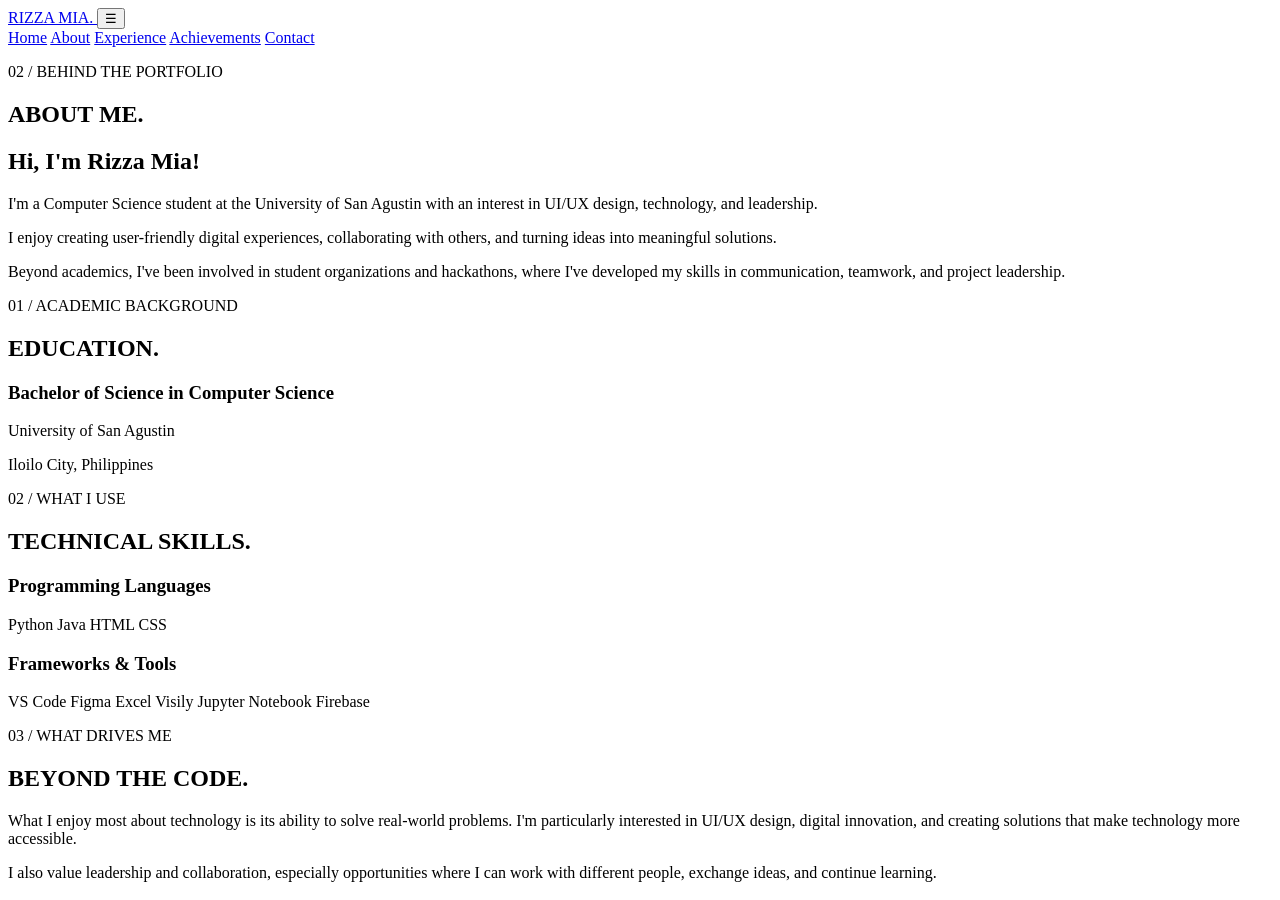
==== about.html @ 97ec7940 "Add files via upload" ====
<!DOCTYPE html>
<html lang="en">
<head>
  <meta charset="UTF-8">
  <meta name="viewport"
        content="width=device-width, initial-scale=1.0">

  <title>About Me | Rizza Mia</title>
  <link rel="stylesheet" href="style.css">
</head>
<body>

  <header>
    
<nav class="navbar">

  <a href="index.html" class="logo">
    RIZZA MIA.
  </a>

  <button
    class="menu-toggle"
    type="button"
    aria-label="Open navigation menu"
    aria-expanded="false"
    aria-controls="nav-links"
  >
    ☰
  </button>

  <div class="nav-links" id="nav-links">
    <a href="index.html">Home</a>
    <a href="about.html">About</a>
    <a href="experience.html">Experience</a>
    <a href="achievements.html">Achievements</a>
    <a href="contact.html">Contact</a>
  </div>

</nav>

  </header>


<main class="about-container">

  <!-- ABOUT INTRODUCTION -->
  <section class="about-intro">

    <p class="eyebrow">02 / BEHIND THE PORTFOLIO</p>

    <h1>ABOUT ME.</h1>

    <div class="about-intro-grid">

      <div class="about-text">
        <h2>Hi, I'm Rizza Mia!</h2>

        <p>
          I'm a Computer Science student at the
          University of San Agustin with an interest
          in UI/UX design, technology, and leadership.
        </p>

        <p>
          I enjoy creating user-friendly digital
          experiences, collaborating with others,
          and turning ideas into meaningful solutions.
        </p>

        <p>
          Beyond academics, I've been involved in
          student organizations and hackathons,
          where I've developed my skills in
          communication, teamwork, and project
          leadership.
        </p>
      </div>

      <!-- <div class="about-photo">
        <img
          src="images/profile.jpg"
          alt="Portrait of Rizza Mia"
        >
      </div> 
    -->
    </div>
  </section>

  <!-- INFORMATION GRID -->
  <section class="about-bento">

    <!-- EDUCATION -->
    <article class="about-card">
      <p class="card-label">01 / ACADEMIC BACKGROUND</p>
      <h2>EDUCATION.</h2>

      <h3>Bachelor of Science in Computer Science</h3>
      <p>University of San Agustin</p>
      <p>Iloilo City, Philippines</p>
    </article>

    <!-- TECHNICAL SKILLS -->
    <article class="about-card">
      <p class="card-label">02 / WHAT I USE</p>
      <h2>TECHNICAL SKILLS.</h2>

      <h3>Programming Languages</h3>
      <div class="skill-tags">
        <span>Python</span>
        <span>Java</span>
        <span>HTML</span>
        <span>CSS</span>
      </div>

      <h3>Frameworks & Tools</h3>
      <div class="skill-tags">
        <span>VS Code</span>
        <span>Figma</span>
        <span>Excel</span>
        <span>Visily</span>
        <span>Jupyter Notebook</span>
        <span>Firebase</span>
      </div>
    </article>

    <!-- INTERESTS -->
    <article class="about-card about-wide">
      <p class="card-label">03 / WHAT DRIVES ME</p>
      <h2>BEYOND THE CODE.</h2>

      <p>
        What I enjoy most about technology is
        its ability to solve real-world problems.
        I'm particularly interested in UI/UX design,
        digital innovation, and creating solutions
        that make technology more accessible.
      </p>

      <p>
        I also value leadership and collaboration,
        especially opportunities where I can work
        with different people, exchange ideas,
        and continue learning.
      </p>
    </article>

  </section>

</main>

  <script src="script.js"></script>
</body>
</html>
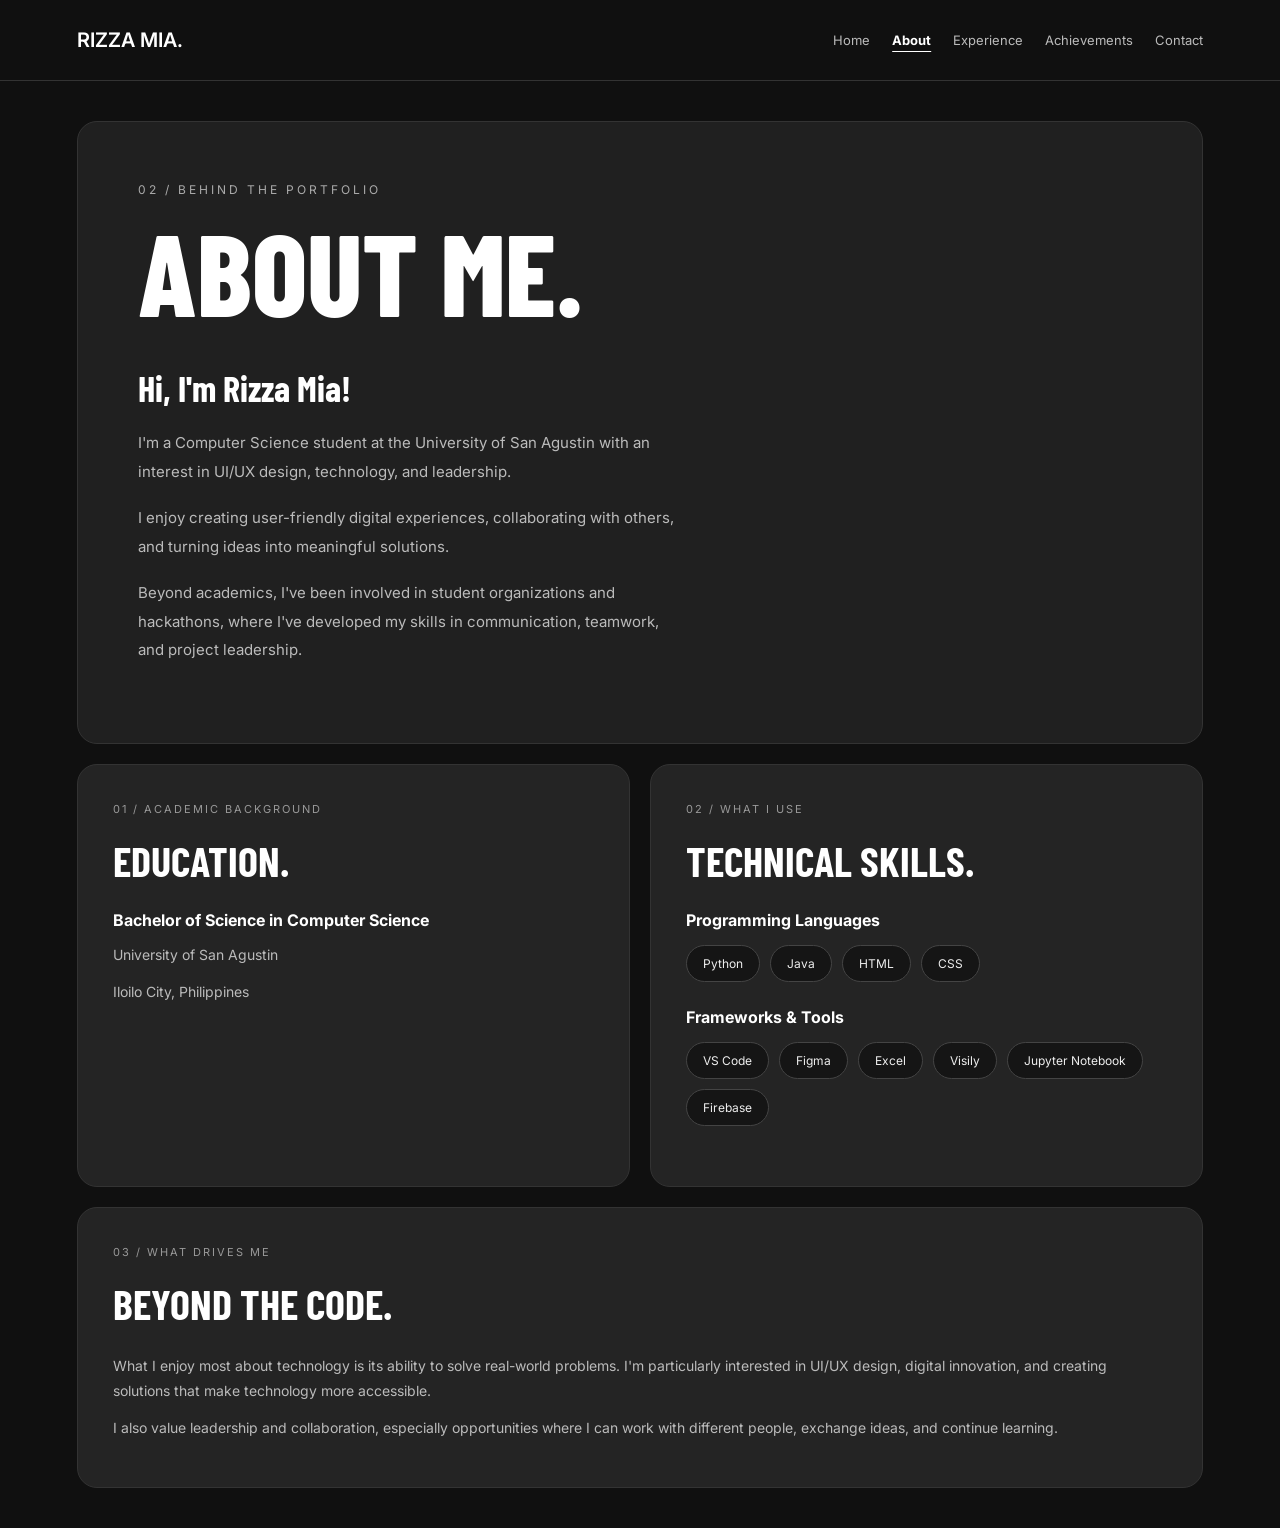
==== commit b3171cd0: "removes html in homepage" ====
--- a/about.html
+++ b/about.html
@@ -15,9 +15,7 @@
     
 <nav class="navbar">
 
-  <a href="index.html" class="logo">
-    RIZZA MIA.
-  </a>
+  <a href="/" class="logo">RIZZA MIA.</a>
 
   <button
     class="menu-toggle"
@@ -30,7 +28,7 @@
   </button>
 
   <div class="nav-links" id="nav-links">
-    <a href="index.html">Home</a>
+    <a href="/">Home</a>
     <a href="about.html">About</a>
     <a href="experience.html">Experience</a>
     <a href="achievements.html">Achievements</a>
--- a/style.css
+++ b/style.css
@@ -0,0 +1,1015 @@
+
+@import url('https://fonts.googleapis.com/css2?family=Barlow+Condensed:wght@600;700;800&family=Inter:wght@400;500;600&display=swap');
+
+* {
+  margin: 0;
+  padding: 0;
+  box-sizing: border-box;
+}
+
+body {
+  background: #101010;
+  color: #ffffff;
+  font-family: 'Inter', sans-serif;
+}
+
+/* Navigation */
+.navbar {
+  display: flex;
+  justify-content: space-between;
+  align-items: center;
+  padding: 28px 6%;
+  gap: 24px;
+  border-bottom: 1px solid #333;
+}
+
+.logo {
+  font-weight: 600;
+  font-size: 20px;
+  color: white;
+  text-decoration: none;
+}
+
+.nav-links {
+  display: flex;
+  gap: 22px;
+  flex-wrap: wrap;
+}
+
+.nav-links a {
+  color: #bbb;
+  text-decoration: none;
+  font-size: 13px;
+}
+
+.nav-links a:hover {
+  color: white;
+}
+
+/* Hero Section */
+.hero {
+  background: #202020;
+  border: 1px solid #333;
+  border-radius: 20px;
+  padding: 80px 6%;
+  margin: 40px auto;
+  width: 88%;
+}
+
+.eyebrow {
+  font-size: 12px;
+  letter-spacing: 3px;
+  color: #aaa;
+  margin-bottom: 20px;
+}
+
+.hero h1 {
+  font-family: 'Barlow Condensed', sans-serif;
+  font-size: clamp(60px, 10vw, 140px);
+  font-weight: 800;
+  line-height: 0.95;
+  margin-bottom: 30px;
+}
+
+.description {
+  color: #bbb;
+  font-size: 16px;
+  line-height: 1.8;
+  max-width: 500px;
+}
+
+.hero-buttons {
+  display: flex;
+  flex-wrap: wrap;
+  gap: 12px;
+  margin-top: 30px;
+}
+
+.btn-primary,
+.btn-secondary {
+  display: inline-block;
+  padding: 14px 24px;
+  border-radius: 30px;
+  text-decoration: none;
+  font-size: 13px;
+}
+
+.btn-primary {
+  background: white;
+  color: black;
+}
+
+.btn-secondary {
+  border: 1px solid #666;
+  color: white;
+}
+
+@media (max-width: 768px) {
+  .navbar {
+    flex-direction: column;
+    align-items: flex-start;
+  }
+
+  .nav-links {
+    gap: 14px;
+  }
+
+  .hero {
+    width: 92%;
+    padding: 55px 7%;
+  }
+}
+
+/* PORTFOLIO CONTAINER */
+.portfolio-container {
+  width: 88%;
+  max-width: 1200px;
+  margin: 40px auto;
+}
+
+/* HERO */
+.portfolio-hero {
+  background: #202020;
+  border: 1px solid #333;
+  border-radius: 20px;
+  padding: 70px 6%;
+  margin-bottom: 20px;
+}
+
+.portfolio-hero h1 {
+  font-family: 'Barlow Condensed', sans-serif;
+  font-size: clamp(60px, 10vw, 140px);
+  font-weight: 800;
+  line-height: 0.95;
+  margin-bottom: 30px;
+}
+
+.portfolio-hero .btn-primary {
+  margin-top: 30px;
+}
+
+/* BENTO GRID */
+.bento-grid {
+  display: grid;
+  grid-template-columns: repeat(2, minmax(0, 1fr));
+  gap: 20px;
+}
+
+/* GENERAL CARD STYLE */
+.bento-card {
+  background: #242424;
+  border: 1px solid #333;
+  border-radius: 20px;
+  padding: 30px;
+  color: white;
+  text-decoration: none;
+  transition: transform 0.3s ease,
+              background 0.3s ease;
+}
+
+.bento-card:hover {
+  transform: translateY(-5px);
+  background: #303030;
+}
+
+.bento-card h2 {
+  font-family: 'Barlow Condensed', sans-serif;
+  font-size: 38px;
+  margin: 12px 0;
+}
+
+.bento-card p {
+  color: #bbb;
+  line-height: 1.7;
+  font-size: 14px;
+}
+
+.card-label {
+  font-size: 11px !important;
+  letter-spacing: 2px;
+  color: #999 !important;
+}
+
+.card-link {
+  display: inline-block;
+  color: white;
+  font-size: 13px;
+  text-decoration: none;
+  margin-top: 24px;
+}
+
+/* FEATURED PROJECTS */
+.featured-card {
+  grid-column: span 2;
+}
+
+.project-grid {
+  display: grid;
+  grid-template-columns: repeat(2, minmax(0, 1fr));
+  gap: 15px;
+  margin-top: 20px;
+}
+
+.project-card {
+  background: #151515;
+  border-radius: 14px;
+  padding: 15px;
+}
+
+.project-placeholder {
+  background: #363636;
+  height: 160px;
+  border-radius: 10px;
+  display: flex;
+  align-items: center;
+  justify-content: center;
+  font-size: 48px;
+  margin-bottom: 15px;
+}
+
+.project-card h3 {
+  font-size: 16px;
+  margin-bottom: 8px;
+}
+
+.project-card p {
+  font-size: 12px;
+}
+
+/* RESPONSIVE DESIGN */
+@media (max-width: 768px) {
+  .portfolio-container {
+    width: 92%;
+  }
+
+  .portfolio-hero {
+    padding: 50px 7%;
+  }
+
+  .bento-grid,
+  .project-grid {
+    grid-template-columns: 1fr;
+  }
+
+  .featured-card {
+    grid-column: auto;
+  }
+
+  .bento-card {
+    padding: 24px;
+  }
+}
+
+
+/* HERO WITH PHOTO */
+.hero-layout {
+  display: grid;
+  grid-template-columns: 1.5fr 1fr;
+  gap: 30px;
+  align-items: center;
+}
+
+.hero-content {
+  min-width: 0;
+}
+
+.hero-layout h1 {
+  font-size: clamp(48px, 7vw, 110px);
+  overflow-wrap: anywhere;
+}
+
+.hero-photo {
+  height: 420px;
+  border-radius: 16px;
+  overflow: hidden;
+  background: #333;
+}
+
+.hero-photo img {
+  width: 100%;
+  height: 100%;
+  object-fit: cover;
+  object-position: center;
+}
+
+/* MOBILE LAYOUT */
+@media (max-width: 768px) {
+  .hero-layout {
+    grid-template-columns: 1fr;
+  }
+
+  .hero-photo {
+    height: 350px;
+  }
+}
+
+/* PROJECT SCREENSHOTS */
+.project-image {
+  width: 100%;
+  height: 220px;
+  border-radius: 12px;
+  overflow: hidden;
+  background: #333;
+  margin-bottom: 15px;
+}
+
+.project-image img {
+  width: 100%;
+  height: 100%;
+  object-fit: cover;
+  object-position: top;
+  transition: transform 0.4s ease;
+}
+
+.project-card:hover .project-image img {
+  transform: scale(1.05);
+}
+
+.project-info {
+  padding: 5px;
+}
+
+.project-category {
+  font-size: 10px !important;
+  letter-spacing: 2px;
+  color: #999 !important;
+  margin-bottom: 10px;
+}
+
+.project-card {
+  transition: transform 0.3s ease;
+}
+
+.project-card:hover {
+  transform: translateY(-4px);
+}
+
+@media (max-width: 768px) {
+  .project-image {
+    height: 200px;
+  }
+}
+
+
+/* ASYMMETRICAL BENTO CARDS */
+.experience-card {
+  grid-column: span 2;
+  min-height: 200px;
+  display: flex;
+  flex-direction: column;
+  justify-content: center;
+}
+
+.contact-card {
+  grid-column: span 2;
+  text-align: center;
+}
+
+@media (max-width: 768px) {
+  .experience-card,
+  .contact-card {
+    grid-column: auto;
+  }
+}
+
+/* =========================
+   ABOUT PAGE
+========================= */
+
+.about-container {
+  width: 88%;
+  max-width: 1200px;
+  margin: 40px auto;
+}
+
+/* INTRODUCTION */
+.about-intro {
+  background: #202020;
+  border: 1px solid #333;
+  border-radius: 20px;
+  padding: 60px;
+  margin-bottom: 20px;
+}
+
+.about-intro h1 {
+  font-family: 'Barlow Condensed', sans-serif;
+  font-size: clamp(60px, 9vw, 120px);
+  font-weight: 800;
+  line-height: 0.95;
+  margin: 20px 0 40px;
+}
+
+/* PHOTO + TEXT LAYOUT */
+.about-intro-grid {
+  display: grid;
+  grid-template-columns: 1.3fr 1fr;
+  gap: 40px;
+  align-items: center;
+}
+
+.about-text h2 {
+  font-family: 'Barlow Condensed', sans-serif;
+  font-size: 36px;
+  margin-bottom: 20px;
+}
+
+.about-text p {
+  color: #bbb;
+  line-height: 1.9;
+  font-size: 15px;
+  margin-bottom: 18px;
+}
+
+.about-photo {
+  height: 430px;
+  border-radius: 16px;
+  overflow: hidden;
+  background: #333;
+}
+
+.about-photo img {
+  width: 100%;
+  height: 100%;
+  object-fit: cover;
+  object-position: center;
+}
+
+/* ABOUT BENTO GRID */
+.about-bento {
+  display: grid;
+  grid-template-columns: repeat(2, minmax(0, 1fr));
+  gap: 20px;
+}
+
+.about-card {
+  background: #242424;
+  border: 1px solid #333;
+  border-radius: 20px;
+  padding: 35px;
+}
+
+.about-card h2 {
+  font-family: 'Barlow Condensed', sans-serif;
+  font-size: 42px;
+  margin: 15px 0 25px;
+}
+
+.about-card h3 {
+  font-size: 16px;
+  margin-bottom: 12px;
+}
+
+.about-card p {
+  color: #bbb;
+  line-height: 1.8;
+  font-size: 14px;
+  margin-bottom: 12px;
+}
+
+/* SKILL TAGS */
+.skill-tags {
+  display: flex;
+  flex-wrap: wrap;
+  gap: 10px;
+  margin: 15px 0 25px;
+}
+
+.skill-tags span {
+  background: #151515;
+  border: 1px solid #444;
+  color: #eee;
+  padding: 10px 16px;
+  border-radius: 30px;
+  font-size: 12px;
+}
+
+/* WIDE CARD */
+.about-wide {
+  grid-column: span 2;
+}
+
+/* MOBILE RESPONSIVENESS */
+@media (max-width: 768px) {
+  .about-container {
+    width: 92%;
+  }
+
+  .about-intro {
+    padding: 35px 25px;
+  }
+
+  .about-intro-grid {
+    grid-template-columns: 1fr;
+    gap: 25px;
+  }
+
+  .about-photo {
+    height: 350px;
+  }
+
+  .about-bento {
+    grid-template-columns: 1fr;
+  }
+
+  .about-wide {
+    grid-column: auto;
+  }
+
+  .about-card {
+    padding: 25px;
+  }
+}
+/* Temporarily hide featured projects */
+.projects-hidden {
+  display: none;
+}
+
+
+/* =========================
+   EXPERIENCE PAGE
+========================= */
+
+.experience-container {
+  width: 88%;
+  max-width: 1200px;
+  margin: 40px auto;
+}
+
+/* INTRODUCTION */
+.experience-intro {
+  background: #202020;
+  border: 1px solid #333;
+  border-radius: 20px;
+  padding: 60px;
+  margin-bottom: 20px;
+}
+
+.experience-intro h1 {
+  font-family: 'Barlow Condensed', sans-serif;
+  font-size: clamp(60px, 9vw, 120px);
+  font-weight: 800;
+  line-height: 0.95;
+  margin: 20px 0 30px;
+}
+
+/* LEADERSHIP GRID */
+.leadership-grid {
+  display: grid;
+  grid-template-columns: repeat(2, minmax(0, 1fr));
+  gap: 20px;
+}
+
+/* LEADERSHIP CARDS */
+.leadership-card {
+  background: #242424;
+  border: 1px solid #333;
+  border-radius: 20px;
+  padding: 35px;
+  transition: transform 0.3s ease,
+              border-color 0.3s ease;
+}
+
+.leadership-card:hover {
+  transform: translateY(-5px);
+  border-color: #666;
+}
+
+.leadership-card h2 {
+  font-family: 'Barlow Condensed', sans-serif;
+  font-size: clamp(30px, 4vw, 45px);
+  line-height: 1;
+  margin: 20px 0;
+  overflow-wrap: anywhere;
+}
+
+.leadership-card h3 {
+  font-size: 17px;
+  margin-bottom: 10px;
+}
+
+.leadership-card p {
+  color: #bbb;
+  font-size: 14px;
+  line-height: 1.8;
+  margin-top: 15px;
+}
+
+.leadership-date {
+  color: #888 !important;
+  font-size: 12px !important;
+  letter-spacing: 1px;
+}
+
+/* FEATURED LEADERSHIP CARD */
+.leadership-featured {
+  grid-column: span 2;
+  background: #303030;
+  padding: 50px;
+}
+
+.leadership-featured h2 {
+  font-size: clamp(50px, 7vw, 80px);
+}
+
+/* MOBILE RESPONSIVENESS */
+@media (max-width: 768px) {
+  .experience-container {
+    width: 92%;
+  }
+
+  .experience-intro {
+    padding: 35px 25px;
+  }
+
+  .leadership-grid {
+    grid-template-columns: 1fr;
+  }
+
+  .leadership-featured {
+    grid-column: auto;
+    padding: 30px;
+  }
+
+  .leadership-card {
+    padding: 25px;
+  }
+}
+
+/* =========================
+   ACHIEVEMENTS PAGE
+========================= */
+
+.achievements-container {
+  width: 88%;
+  max-width: 1200px;
+  margin: 40px auto;
+}
+
+/* PAGE INTRODUCTION */
+.achievements-intro {
+  background: #202020;
+  border: 1px solid #333;
+  border-radius: 20px;
+  padding: 60px;
+  margin-bottom: 40px;
+}
+
+.achievements-intro h1 {
+  font-family: 'Barlow Condensed', sans-serif;
+  font-size: clamp(55px, 8vw, 110px);
+  line-height: 0.95;
+  margin: 20px 0 30px;
+}
+
+/* SECTION HEADINGS */
+.section-heading {
+  font-family: 'Barlow Condensed', sans-serif;
+  font-size: clamp(32px, 5vw, 50px);
+  margin-bottom: 20px;
+}
+
+/* AWARDS GRID */
+.awards-grid {
+  display: grid;
+  grid-template-columns: repeat(2, minmax(0, 1fr));
+  gap: 20px;
+  margin-bottom: 50px;
+}
+
+/* AWARD CARDS */
+.achievement-card {
+  background: #242424;
+  border: 1px solid #333;
+  border-radius: 20px;
+  padding: 40px;
+  position: relative;
+  transition: transform 0.3s ease,
+              border-color 0.3s ease;
+}
+
+.achievement-card:hover {
+  transform: translateY(-5px);
+  border-color: #666;
+}
+
+.achievement-featured {
+  grid-column: span 2;
+  background: #303030;
+  min-height: 300px;
+}
+
+.achievement-card h3 {
+  font-family: 'Barlow Condensed', sans-serif;
+  font-size: clamp(36px, 5vw, 65px);
+  margin: 20px 0 10px;
+  line-height: 1;
+  overflow-wrap: anywhere;
+}
+
+.achievement-card h4 {
+  font-size: 17px;
+  margin-bottom: 15px;
+}
+
+.achievement-card p {
+  color: #bbb;
+  font-size: 14px;
+  line-height: 1.8;
+  max-width: 650px;
+}
+
+.achievement-symbol {
+  display: block;
+  font-size: 35px;
+  color: #fff;
+  margin-top: 25px;
+}
+
+/* CERTIFICATIONS GRID */
+.certifications-grid {
+  display: grid;
+  grid-template-columns: repeat(2, minmax(0, 1fr));
+  gap: 20px;
+}
+
+.certification-card {
+  background: #242424;
+  border: 1px solid #333;
+  border-radius: 20px;
+  padding: 35px;
+  transition: transform 0.3s ease;
+}
+
+.certification-card:hover {
+  transform: translateY(-5px);
+}
+
+.certification-card h3 {
+  font-family: 'Barlow Condensed', sans-serif;
+  font-size: 30px;
+  margin: 20px 0 15px;
+}
+
+.certification-card p {
+  color: #bbb;
+  font-size: 14px;
+  line-height: 1.8;
+}
+
+/* MOBILE RESPONSIVENESS */
+@media (max-width: 768px) {
+  .achievements-container {
+    width: 92%;
+  }
+
+  .achievements-intro {
+    padding: 35px 25px;
+  }
+
+  .awards-grid,
+  .certifications-grid {
+    grid-template-columns: 1fr;
+  }
+
+  .achievement-featured {
+    grid-column: auto;
+  }
+
+  .achievement-card,
+  .certification-card {
+    padding: 25px;
+  }
+}
+
+/* =========================
+   CONTACT PAGE
+========================= */
+
+.contact-container {
+  width: 88%;
+  max-width: 1200px;
+  margin: 40px auto;
+}
+
+/* CONTACT INTRO */
+.contact-intro {
+  background: #202020;
+  border: 1px solid #333;
+  border-radius: 20px;
+  padding: 60px;
+  margin-bottom: 20px;
+}
+
+.contact-intro h1 {
+  font-family: 'Barlow Condensed', sans-serif;
+  font-size: clamp(48px, 8vw, 110px);
+  font-weight: 800;
+  line-height: 0.95;
+  margin: 20px 0 30px;
+  overflow-wrap: anywhere;
+}
+
+.contact-intro .description {
+  max-width: 650px;
+  margin-bottom: 35px;
+}
+
+/* EMAIL BUTTON */
+.contact-button {
+  display: inline-block;
+  background: #fff;
+  color: #111;
+  text-decoration: none;
+  padding: 16px 28px;
+  border-radius: 30px;
+  font-size: 12px;
+  font-weight: 700;
+  letter-spacing: 1px;
+  transition: background 0.3s ease,
+              transform 0.3s ease;
+}
+
+.contact-button:hover {
+  background: #ddd;
+  transform: translateY(-3px);
+}
+
+/* CONTACT GRID */
+.contact-grid {
+  display: grid;
+  grid-template-columns: repeat(2, minmax(0, 1fr));
+  gap: 20px;
+}
+
+/* CONTACT CARDS */
+.contact-info-card {
+  background: #242424;
+  border: 1px solid #333;
+  border-radius: 20px;
+  padding: 35px;
+  transition: transform 0.3s ease,
+              border-color 0.3s ease;
+}
+
+.contact-info-card:hover {
+  transform: translateY(-5px);
+  border-color: #666;
+}
+
+.contact-info-card h2 {
+  font-family: 'Barlow Condensed', sans-serif;
+  font-size: 42px;
+  margin: 20px 0;
+}
+
+.contact-info-card p {
+  color: #bbb;
+  font-size: 14px;
+  line-height: 1.8;
+  margin-bottom: 20px;
+}
+
+/* CONTACT LINKS */
+.contact-link {
+  display: inline-block;
+  color: #fff;
+  font-size: 12px;
+  font-weight: 600;
+  letter-spacing: 1px;
+  text-decoration: none;
+}
+
+.contact-link:hover {
+  text-decoration: underline;
+}
+
+.contact-location {
+  color: #888;
+  font-size: 11px;
+  letter-spacing: 1px;
+}
+
+/* MOBILE RESPONSIVENESS */
+@media (max-width: 768px) {
+  .contact-container {
+    width: 92%;
+  }
+
+  .contact-intro {
+    padding: 35px 25px;
+  }
+
+  .contact-grid {
+    grid-template-columns: 1fr;
+  }
+
+  .contact-info-card {
+    padding: 25px;
+  }
+}
+
+
+/* =========================
+   FINAL POLISHING
+========================= */
+
+/* HAMBURGER BUTTON */
+.menu-toggle {
+  display: none;
+  background: none;
+  border: none;
+  color: white;
+  font-size: 28px;
+  cursor: pointer;
+}
+
+/* DESKTOP NAVIGATION */
+.navbar {
+  position: relative;
+}
+
+.nav-links a {
+  transition: color 0.3s ease;
+}
+
+.nav-links a:hover {
+  color: #aaa;
+}
+
+/* MOBILE NAVIGATION */
+@media (max-width: 768px) {
+
+  .menu-toggle {
+    display: block;
+  }
+
+  .nav-links {
+    display: none;
+    position: absolute;
+    top: 100%;
+    left: 0;
+    right: 0;
+    z-index: 1000;
+
+    flex-direction: column;
+    gap: 20px;
+
+    background: #202020;
+    border: 1px solid #333;
+    border-radius: 15px;
+    padding: 25px;
+  }
+
+  .nav-links.active {
+    display: flex;
+  }
+}
+/* ACTIVE PAGE LINK */
+.nav-links a.current-page {
+  color: #fff;
+  font-weight: 700;
+  text-decoration: underline;
+  text-underline-offset: 6px;
+}
+
+/* SMOOTH SCROLLING */
+html {
+  scroll-behavior: smooth;
+}
+
+/* ACCESSIBLE KEYBOARD FOCUS */
+a:focus-visible,
+button:focus-visible {
+  outline: 2px solid #fff;
+  outline-offset: 4px;
+}
+
+/* SUBTLE CARD HOVER */
+.bento-card,
+.about-card,
+.contact-info-card {
+  transition: transform 0.3s ease,
+              border-color 0.3s ease;
+}
+
+.bento-card:hover,
+.about-card:hover,
+.contact-info-card:hover {
+  transform: translateY(-4px);
+  border-color: #666;
+}
+
+/* RESPECT REDUCED MOTION */
+@media (prefers-reduced-motion: reduce) {
+  html {
+    scroll-behavior: auto;
+  }
+
+  *,
+  *::before,
+  *::after {
+    transition-duration: 0.01ms !important;
+    animation-duration: 0.01ms !important;
+  }
+}
+
